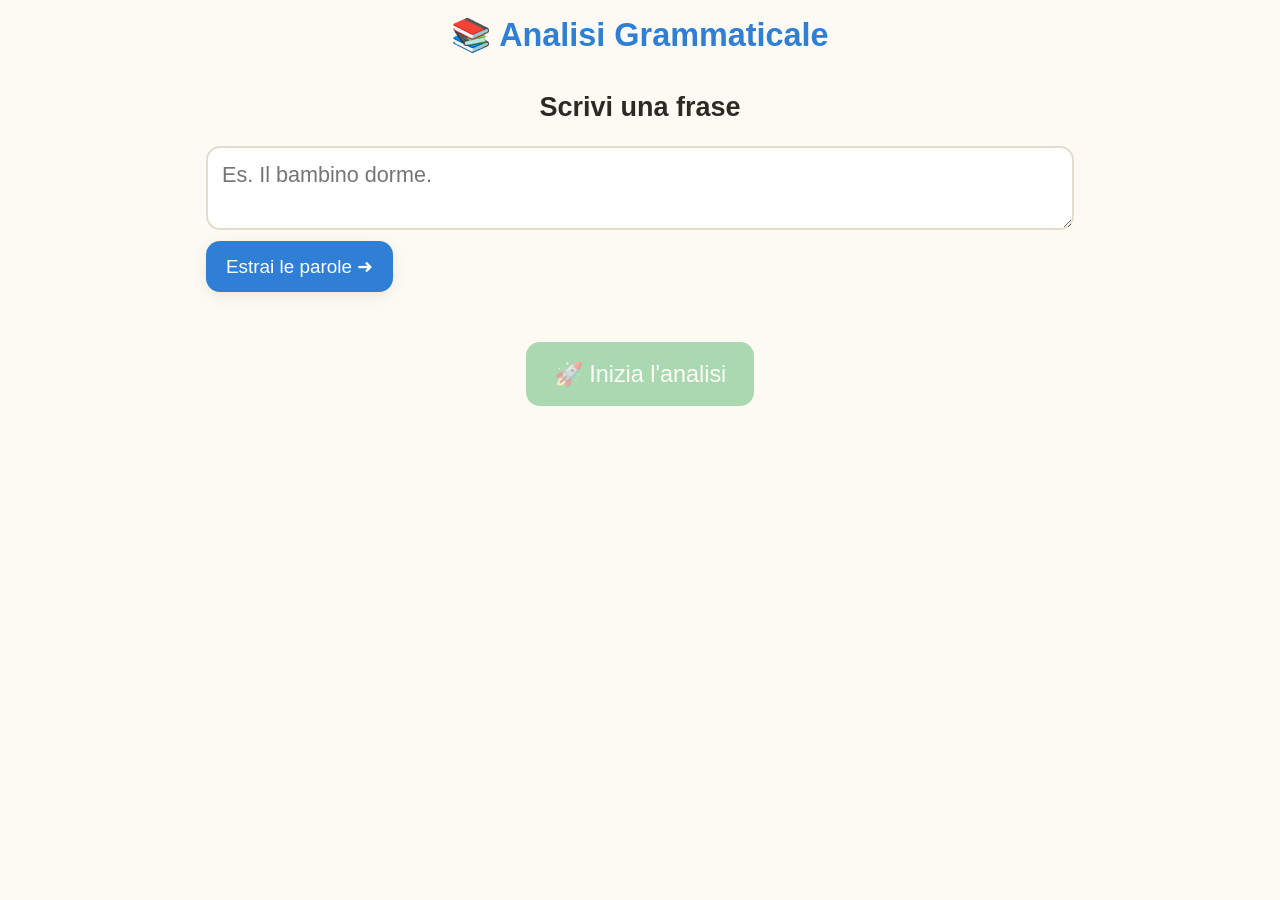
==== index.html @ 17bd51bd "Aggiunge app web per l'analisi grammaticale guidata Wizard a bottoni per bambini della scuola primar" ====
<!DOCTYPE html>
<html lang="it">
<head>
<meta charset="UTF-8">
<meta name="viewport" content="width=device-width, initial-scale=1.0, maximum-scale=1, user-scalable=no">
<title>Analisi Grammaticale</title>
<link rel="icon" href="data:image/svg+xml,%3Csvg xmlns='http://www.w3.org/2000/svg' viewBox='0 0 100 100'%3E%3Ctext y='.9em' font-size='90'%3E%F0%9F%93%9A%3C/text%3E%3C/svg%3E">
<link rel="stylesheet" href="css/style.css">
</head>
<body>

<header class="app-header">
  <h1>📚 Analisi Grammaticale</h1>
</header>

<main id="app">

  <!-- SCHERMATA 1: inserimento frasi -->
  <section id="screen-input" class="screen">
    <h2>Scrivi una frase</h2>
    <textarea id="sentence-input" rows="2" placeholder="Es. Il bambino dorme."></textarea>
    <button id="btn-extract" class="btn btn-primary">Estrai le parole ➜</button>

    <div id="word-preview" class="word-preview hidden">
      <p class="hint">Controlla le parole. Puoi modificarle o cancellarle prima di confermare.</p>
      <div id="word-chips" class="word-chips"></div>
      <div class="preview-actions">
        <button id="btn-add-word" class="btn btn-secondary">➕ Aggiungi parola</button>
        <button id="btn-confirm-sentence" class="btn btn-primary">✔ Conferma frase</button>
        <button id="btn-cancel-sentence" class="btn btn-ghost">✖ Annulla</button>
      </div>
    </div>

    <div id="sentence-list" class="sentence-list"></div>

    <div class="input-footer">
      <button id="btn-start-analysis" class="btn btn-success btn-large" disabled>🚀 Inizia l'analisi</button>
    </div>
  </section>

  <!-- SCHERMATA 2: wizard di analisi -->
  <section id="screen-wizard" class="screen hidden">
    <div class="wizard-progress">
      <div id="sentence-context" class="sentence-context"></div>
      <div id="word-chips-nav" class="word-chips-nav"></div>
    </div>

    <div id="wizard-card" class="wizard-card">
      <div id="breadcrumb" class="breadcrumb"></div>
      <h2 id="wizard-question" class="wizard-question"></h2>

      <div id="wizard-options" class="wizard-options"></div>

      <div id="wizard-text-input" class="wizard-text-input hidden">
        <input type="text" id="text-answer" autocomplete="off">
        <button id="btn-text-continue" class="btn btn-primary">Continua ➜</button>
      </div>

      <div id="wizard-done" class="wizard-done hidden">
        <p class="done-label">✅ Hai analizzato:</p>
        <p id="done-summary" class="done-summary"></p>
        <button id="btn-next-word" class="btn btn-success btn-large"></button>
      </div>
    </div>

    <div class="wizard-nav">
      <button id="btn-back" class="btn btn-ghost">◀ Indietro</button>
    </div>
  </section>

  <!-- SCHERMATA 3: riepilogo e output -->
  <section id="screen-summary" class="screen hidden">
    <h2>Riepilogo dell'analisi</h2>
    <div id="summary-content" class="summary-content"></div>
    <div class="summary-actions">
      <button id="btn-add-more" class="btn btn-secondary">➕ Aggiungi un'altra frase</button>
      <button id="btn-generate-pdf" class="btn btn-primary btn-large">📄 Genera PDF</button>
      <button id="btn-restart" class="btn btn-ghost">🗑 Ricomincia da capo</button>
    </div>
  </section>

</main>

<script src="js/vendor/jspdf.umd.min.js"></script>
<script src="js/grammarTree.js"></script>
<script src="js/app.js"></script>
</body>
</html>
---- css/style.css ----
:root {
  --bg: #fdfaf3;
  --text: #2d2a26;
  --card-bg: #ffffff;
  --muted: #746f68;
  --border: #e4ddce;
  --shadow: 0 4px 14px rgba(0,0,0,0.08);

  --blue: #2f7fd6;
  --green: #2fa84f;
  --orange: #e8792d;
  --purple: #8b4fd6;
  --red: #d63c3c;
  --teal: #1fa1a1;
  --amber: #b8860b;
  --pink: #d63c8f;
  --gray: #6b6b6b;

  --success: #2fa84f;
}

* { box-sizing: border-box; }

html, body {
  margin: 0;
  padding: 0;
  background: var(--bg);
  color: var(--text);
  font-family: "Comic Sans MS", "Comic Sans", "Baloo 2", "Verdana", sans-serif;
  font-size: 18px;
  -webkit-tap-highlight-color: transparent;
}

.app-header {
  text-align: center;
  padding: 16px 8px 8px;
}
.app-header h1 {
  margin: 0;
  font-size: 1.8rem;
  color: var(--blue);
}

#app {
  max-width: 900px;
  margin: 0 auto;
  padding: 8px 16px 60px;
}

.screen.hidden { display: none; }

h2 { text-align: center; }

textarea#sentence-input {
  width: 100%;
  font-size: 1.2rem;
  padding: 14px;
  border-radius: 14px;
  border: 2px solid var(--border);
  font-family: inherit;
  resize: vertical;
}

.btn {
  font-family: inherit;
  font-size: 1.05rem;
  border: none;
  border-radius: 14px;
  padding: 14px 20px;
  cursor: pointer;
  margin: 6px 6px 6px 0;
  box-shadow: var(--shadow);
  min-height: 48px;
  touch-action: manipulation;
  transition: transform 0.08s ease;
}
.btn:active { transform: scale(0.96); }
.btn:disabled { opacity: 0.4; cursor: not-allowed; box-shadow: none; }

.btn-primary { background: var(--blue); color: white; }
.btn-secondary { background: #fff3d6; color: var(--text); border: 2px solid #f0d99a; }
.btn-success { background: var(--success); color: white; }
.btn-ghost { background: transparent; color: var(--muted); box-shadow: none; border: 2px solid var(--border); }
.btn-large { font-size: 1.3rem; padding: 18px 28px; display: block; margin: 20px auto; }
.btn-small { font-size: 0.85rem; padding: 6px 10px; min-height: auto; }

.word-preview {
  background: var(--card-bg);
  border: 2px dashed var(--border);
  border-radius: 16px;
  padding: 16px;
  margin-top: 14px;
}
.word-preview.hidden { display: none; }
.hint { color: var(--muted); margin-top: 0; }

.word-chips { display: flex; flex-wrap: wrap; gap: 10px; }
.word-chip {
  display: inline-flex;
  align-items: center;
  background: #eef4fb;
  border-radius: 10px;
  padding: 6px 8px;
  gap: 6px;
}
.word-chip-input {
  font-family: inherit;
  font-size: 1.1rem;
  border: none;
  background: transparent;
  min-width: 2ch;
  text-align: center;
}
.word-chip-input:focus { outline: 2px solid var(--blue); border-radius: 6px; }
.word-chip-del {
  border: none;
  background: transparent;
  color: var(--red);
  cursor: pointer;
  font-size: 0.9rem;
}
.preview-actions { margin-top: 14px; }

.sentence-list { margin-top: 20px; display: flex; flex-direction: column; gap: 10px; }
.sentence-card {
  background: var(--card-bg);
  border: 2px solid var(--border);
  border-radius: 14px;
  padding: 12px 16px;
  display: flex;
  justify-content: space-between;
  align-items: center;
  gap: 12px;
}
.muted { color: var(--muted); font-size: 0.9rem; }

.input-footer { text-align: center; margin-top: 24px; }

/* ---- wizard ---- */

.wizard-progress { text-align: center; margin-bottom: 6px; }
.sentence-context { color: var(--muted); font-size: 0.95rem; margin-bottom: 8px; }

.word-chips-nav {
  display: flex;
  flex-wrap: wrap;
  gap: 6px;
  justify-content: center;
  margin-bottom: 14px;
}
.nav-word-chip {
  border: 2px solid var(--border);
  background: white;
  border-radius: 10px;
  padding: 6px 10px;
  font-family: inherit;
  font-size: 0.95rem;
  cursor: pointer;
}
.nav-word-chip.active { border-color: var(--blue); background: #eaf2fc; font-weight: bold; }
.nav-word-chip.done { color: var(--success); }

.wizard-card {
  background: var(--card-bg);
  border-radius: 20px;
  box-shadow: var(--shadow);
  padding: 20px;
  min-height: 260px;
}

.breadcrumb {
  display: flex;
  flex-wrap: wrap;
  gap: 6px;
  align-items: center;
  margin-bottom: 10px;
  min-height: 1.4em;
}
.crumb {
  background: #f1ecdd;
  border-radius: 8px;
  padding: 3px 8px;
  font-size: 0.85rem;
}
.crumb-arrow { color: var(--muted); }

.wizard-question {
  text-align: center;
  font-size: 1.3rem;
  margin: 10px 0 20px;
}

.wizard-options {
  display: grid;
  grid-template-columns: repeat(auto-fit, minmax(200px, 1fr));
  gap: 12px;
}
.wizard-options.hidden { display: none; }

.btn-option {
  background: #f4f1e8;
  border: 2px solid var(--border);
  color: var(--text);
  display: flex;
  flex-direction: column;
  align-items: center;
  gap: 4px;
  padding: 16px 12px;
  text-align: center;
}
.option-label { font-weight: bold; font-size: 1.1rem; }
.option-sub { color: var(--muted); font-size: 0.85rem; }

.btn-option.cat-articolo { background: #e3f0fd; border-color: var(--blue); }
.btn-option.cat-nome { background: #e6f7ea; border-color: var(--green); }
.btn-option.cat-aggettivo { background: #fdecdc; border-color: var(--orange); }
.btn-option.cat-pronome { background: #f2e6fb; border-color: var(--purple); }
.btn-option.cat-verbo { background: #fbe3e3; border-color: var(--red); }
.btn-option.cat-preposizione { background: #e0f5f5; border-color: var(--teal); }
.btn-option.cat-congiunzione { background: #f7ecd2; border-color: var(--amber); }
.btn-option.cat-avverbio { background: #fbe3f0; border-color: var(--pink); }
.btn-option.cat-esclamazione { background: #ececec; border-color: var(--gray); }

.wizard-text-input { display: flex; gap: 10px; justify-content: center; margin-top: 10px; }
.wizard-text-input.hidden { display: none; }
#text-answer {
  font-family: inherit;
  font-size: 1.2rem;
  padding: 12px;
  border-radius: 12px;
  border: 2px solid var(--border);
  flex: 1;
  max-width: 320px;
}

.wizard-done { text-align: center; }
.wizard-done.hidden { display: none; }
.done-label { font-size: 1.1rem; color: var(--success); margin-bottom: 4px; }
.done-summary { font-size: 1.3rem; font-weight: bold; margin-bottom: 14px; }

.wizard-nav { text-align: center; margin-top: 14px; }

/* ---- riepilogo ---- */

.summary-sentence {
  background: var(--card-bg);
  border: 2px solid var(--border);
  border-radius: 16px;
  padding: 16px 20px;
  margin-bottom: 16px;
}
.summary-sentence h3 { margin-top: 0; }
.summary-sentence ul { list-style: none; padding: 0; }
.summary-sentence li {
  display: flex;
  justify-content: space-between;
  align-items: center;
  padding: 8px 0;
  border-bottom: 1px solid var(--border);
}
.summary-sentence li:last-child { border-bottom: none; }

.summary-actions { text-align: center; margin-top: 20px; }

@media (max-width: 480px) {
  body { font-size: 16px; }
  .wizard-options { grid-template-columns: 1fr 1fr; }
}
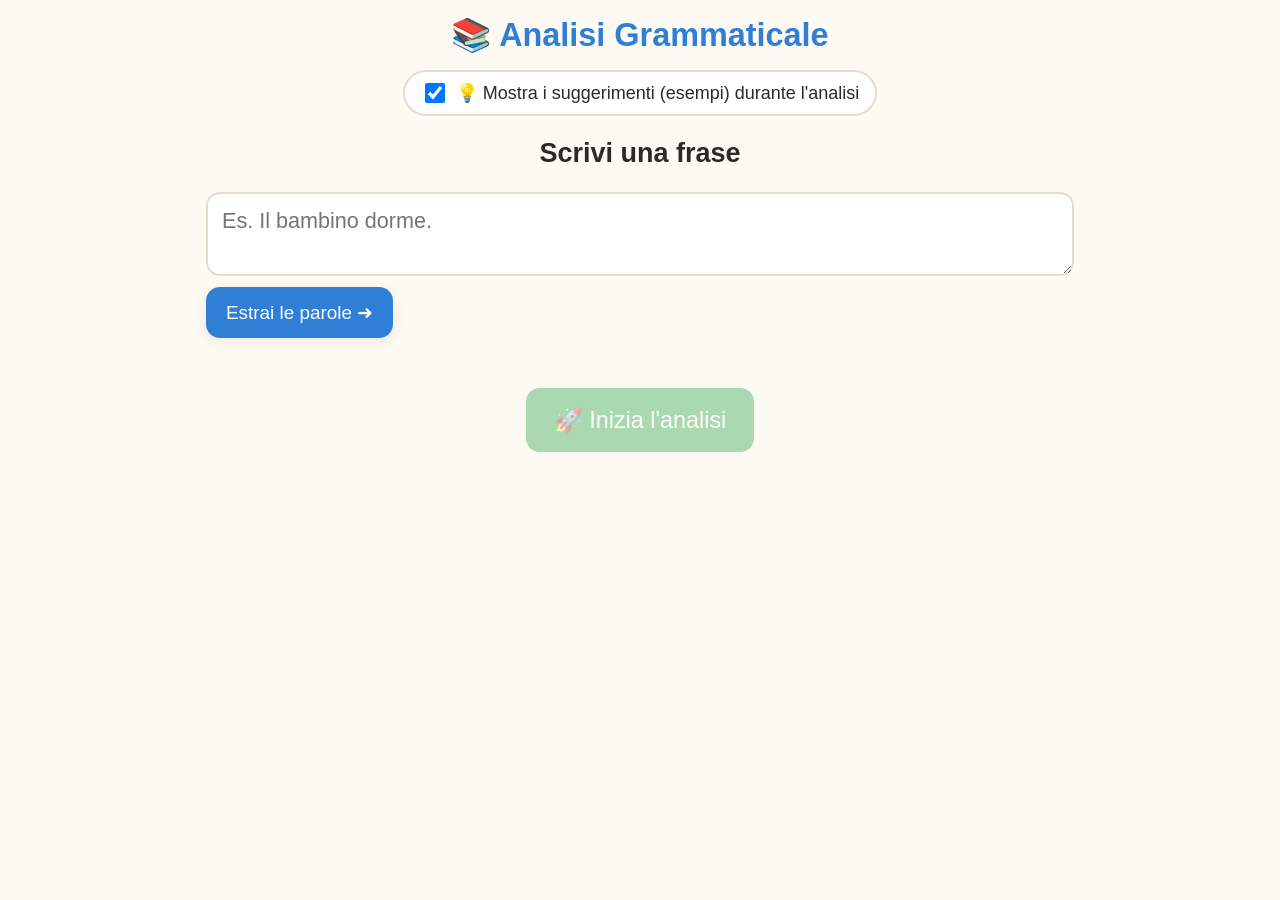
==== commit b9834d79: "Aggiunge parola in grande, pulsante salta e toggle suggerimenti - La parola in analisi è ora mostrat" ====
--- a/index.html
+++ b/index.html
@@ -17,6 +17,13 @@
 
   <!-- SCHERMATA 1: inserimento frasi -->
   <section id="screen-input" class="screen">
+    <div class="settings-bar">
+      <label class="switch-label">
+        <input type="checkbox" id="toggle-hints" checked>
+        💡 Mostra i suggerimenti (esempi) durante l'analisi
+      </label>
+    </div>
+
     <h2>Scrivi una frase</h2>
     <textarea id="sentence-input" rows="2" placeholder="Es. Il bambino dorme."></textarea>
     <button id="btn-extract" class="btn btn-primary">Estrai le parole ➜</button>
@@ -46,6 +53,7 @@
     </div>
 
     <div id="wizard-card" class="wizard-card">
+      <div id="current-word-big" class="current-word-big"></div>
       <div id="breadcrumb" class="breadcrumb"></div>
       <h2 id="wizard-question" class="wizard-question"></h2>
 
@@ -65,6 +73,7 @@
 
     <div class="wizard-nav">
       <button id="btn-back" class="btn btn-ghost">◀ Indietro</button>
+      <button id="btn-skip" class="btn btn-skip">⏭ Non lo so, salta</button>
     </div>
   </section>
 
--- a/css/style.css
+++ b/css/style.css
@@ -50,6 +50,23 @@
 .screen.hidden { display: none; }
 
 h2 { text-align: center; }
+
+.settings-bar {
+  text-align: center;
+  margin-bottom: 14px;
+}
+.switch-label {
+  display: inline-flex;
+  align-items: center;
+  gap: 8px;
+  font-size: 1rem;
+  background: var(--card-bg);
+  border: 2px solid var(--border);
+  border-radius: 999px;
+  padding: 8px 16px;
+  cursor: pointer;
+}
+.switch-label input { width: 20px; height: 20px; cursor: pointer; }
 
 textarea#sentence-input {
   width: 100%;
@@ -81,6 +98,7 @@
 .btn-secondary { background: #fff3d6; color: var(--text); border: 2px solid #f0d99a; }
 .btn-success { background: var(--success); color: white; }
 .btn-ghost { background: transparent; color: var(--muted); box-shadow: none; border: 2px solid var(--border); }
+.btn-skip { background: #fff3d6; color: var(--text); border: 2px solid #f0d99a; }
 .btn-large { font-size: 1.3rem; padding: 18px 28px; display: block; margin: 20px auto; }
 .btn-small { font-size: 0.85rem; padding: 6px 10px; min-height: auto; }
 
@@ -159,6 +177,7 @@
 }
 .nav-word-chip.active { border-color: var(--blue); background: #eaf2fc; font-weight: bold; }
 .nav-word-chip.done { color: var(--success); }
+.nav-word-chip.incomplete { color: var(--orange); }
 
 .wizard-card {
   background: var(--card-bg);
@@ -168,6 +187,24 @@
   min-height: 260px;
 }
 
+.current-word-big {
+  text-align: center;
+  font-size: 2.6rem;
+  font-weight: 800;
+  padding: 8px 16px;
+  border-radius: 16px;
+  margin-bottom: 6px;
+}
+.current-word-big.cat-articolo { background: #e3f0fd; }
+.current-word-big.cat-nome { background: #e6f7ea; }
+.current-word-big.cat-aggettivo { background: #fdecdc; }
+.current-word-big.cat-pronome { background: #f2e6fb; }
+.current-word-big.cat-verbo { background: #fbe3e3; }
+.current-word-big.cat-preposizione { background: #e0f5f5; }
+.current-word-big.cat-congiunzione { background: #f7ecd2; }
+.current-word-big.cat-avverbio { background: #fbe3f0; }
+.current-word-big.cat-esclamazione { background: #ececec; }
+
 .breadcrumb {
   display: flex;
   flex-wrap: wrap;
@@ -175,6 +212,7 @@
   align-items: center;
   margin-bottom: 10px;
   min-height: 1.4em;
+  justify-content: center;
 }
 .crumb {
   background: #f1ecdd;
@@ -182,6 +220,7 @@
   padding: 3px 8px;
   font-size: 0.85rem;
 }
+.crumb-skipped { background: #fde4c8; font-style: italic; color: var(--muted); }
 .crumb-arrow { color: var(--muted); }
 
 .wizard-question {
@@ -259,6 +298,7 @@
   border-bottom: 1px solid var(--border);
 }
 .summary-sentence li:last-child { border-bottom: none; }
+.summary-sentence li.incomplete-row { color: var(--orange); }
 
 .summary-actions { text-align: center; margin-top: 20px; }
 
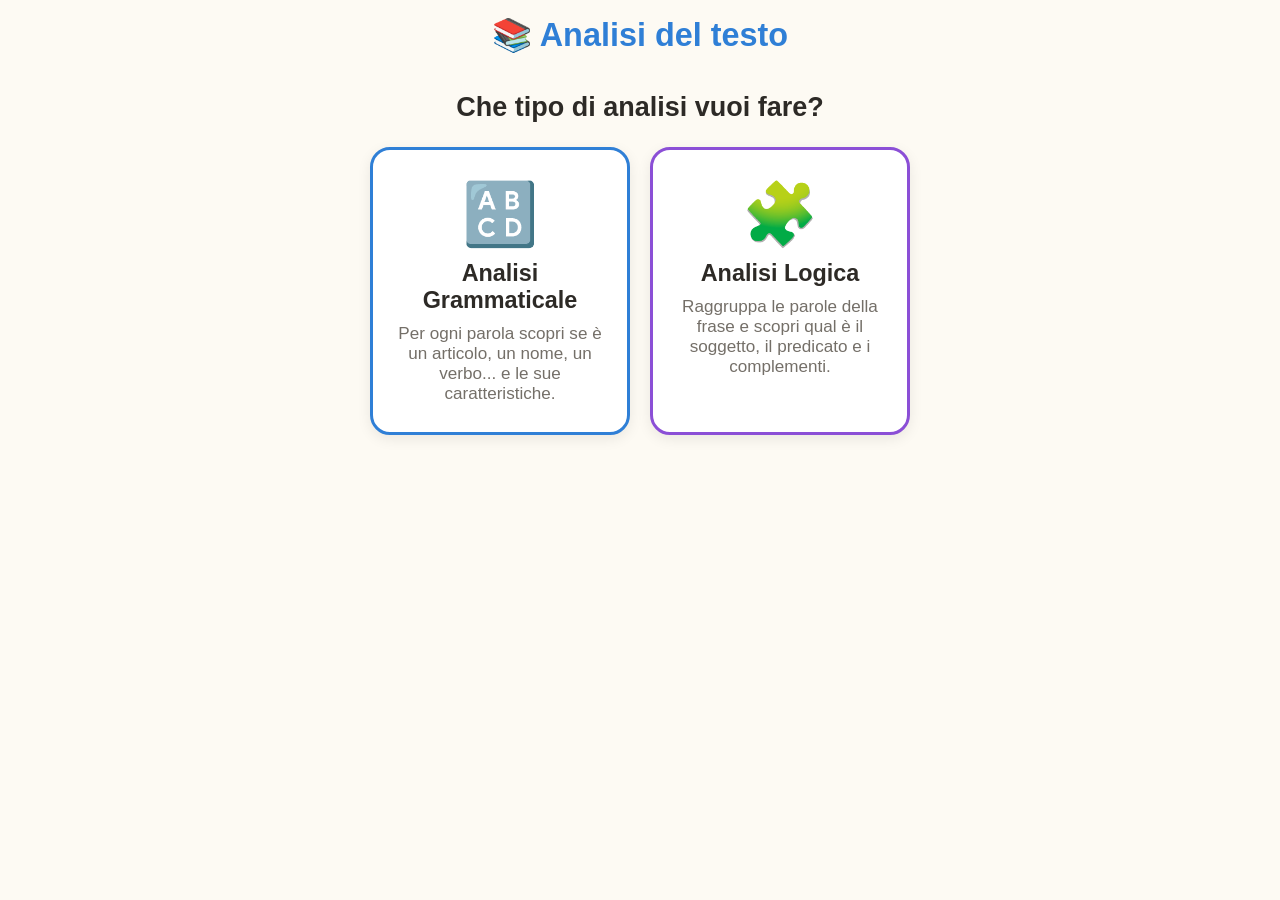
==== commit 1b7dcf34: "Aggiunge Analisi Logica, pagina iniziale di scelta ed export via email - Nuova index.html come landi" ====
--- a/index.html
+++ b/index.html
@@ -3,95 +3,33 @@
 <head>
 <meta charset="UTF-8">
 <meta name="viewport" content="width=device-width, initial-scale=1.0, maximum-scale=1, user-scalable=no">
-<title>Analisi Grammaticale</title>
+<title>Analisi del testo</title>
 <link rel="icon" href="data:image/svg+xml,%3Csvg xmlns='http://www.w3.org/2000/svg' viewBox='0 0 100 100'%3E%3Ctext y='.9em' font-size='90'%3E%F0%9F%93%9A%3C/text%3E%3C/svg%3E">
 <link rel="stylesheet" href="css/style.css">
 </head>
 <body>
 
 <header class="app-header">
-  <h1>📚 Analisi Grammaticale</h1>
+  <h1>📚 Analisi del testo</h1>
 </header>
 
 <main id="app">
-
-  <!-- SCHERMATA 1: inserimento frasi -->
-  <section id="screen-input" class="screen">
-    <div class="settings-bar">
-      <label class="switch-label">
-        <input type="checkbox" id="toggle-hints" checked>
-        💡 Mostra i suggerimenti (esempi) durante l'analisi
-      </label>
-    </div>
-
-    <h2>Scrivi una frase</h2>
-    <textarea id="sentence-input" rows="2" placeholder="Es. Il bambino dorme."></textarea>
-    <button id="btn-extract" class="btn btn-primary">Estrai le parole ➜</button>
-
-    <div id="word-preview" class="word-preview hidden">
-      <p class="hint">Controlla le parole. Puoi modificarle o cancellarle prima di confermare.</p>
-      <div id="word-chips" class="word-chips"></div>
-      <div class="preview-actions">
-        <button id="btn-add-word" class="btn btn-secondary">➕ Aggiungi parola</button>
-        <button id="btn-confirm-sentence" class="btn btn-primary">✔ Conferma frase</button>
-        <button id="btn-cancel-sentence" class="btn btn-ghost">✖ Annulla</button>
-      </div>
-    </div>
-
-    <div id="sentence-list" class="sentence-list"></div>
-
-    <div class="input-footer">
-      <button id="btn-start-analysis" class="btn btn-success btn-large" disabled>🚀 Inizia l'analisi</button>
+  <section class="screen">
+    <h2>Che tipo di analisi vuoi fare?</h2>
+    <div class="home-cards">
+      <a href="grammaticale.html" class="home-card home-card-grammaticale">
+        <span class="home-card-icon">🔠</span>
+        <span class="home-card-title">Analisi Grammaticale</span>
+        <span class="home-card-desc">Per ogni parola scopri se è un articolo, un nome, un verbo... e le sue caratteristiche.</span>
+      </a>
+      <a href="logica.html" class="home-card home-card-logica">
+        <span class="home-card-icon">🧩</span>
+        <span class="home-card-title">Analisi Logica</span>
+        <span class="home-card-desc">Raggruppa le parole della frase e scopri qual è il soggetto, il predicato e i complementi.</span>
+      </a>
     </div>
   </section>
-
-  <!-- SCHERMATA 2: wizard di analisi -->
-  <section id="screen-wizard" class="screen hidden">
-    <div class="wizard-progress">
-      <div id="sentence-context" class="sentence-context"></div>
-      <div id="word-chips-nav" class="word-chips-nav"></div>
-    </div>
-
-    <div id="wizard-card" class="wizard-card">
-      <div id="current-word-big" class="current-word-big"></div>
-      <div id="breadcrumb" class="breadcrumb"></div>
-      <h2 id="wizard-question" class="wizard-question"></h2>
-
-      <div id="wizard-options" class="wizard-options"></div>
-
-      <div id="wizard-text-input" class="wizard-text-input hidden">
-        <input type="text" id="text-answer" autocomplete="off">
-        <button id="btn-text-continue" class="btn btn-primary">Continua ➜</button>
-      </div>
-
-      <div id="wizard-done" class="wizard-done hidden">
-        <p class="done-label">✅ Hai analizzato:</p>
-        <p id="done-summary" class="done-summary"></p>
-        <button id="btn-next-word" class="btn btn-success btn-large"></button>
-      </div>
-    </div>
-
-    <div class="wizard-nav">
-      <button id="btn-back" class="btn btn-ghost">◀ Indietro</button>
-      <button id="btn-skip" class="btn btn-skip">⏭ Non lo so, salta</button>
-    </div>
-  </section>
-
-  <!-- SCHERMATA 3: riepilogo e output -->
-  <section id="screen-summary" class="screen hidden">
-    <h2>Riepilogo dell'analisi</h2>
-    <div id="summary-content" class="summary-content"></div>
-    <div class="summary-actions">
-      <button id="btn-add-more" class="btn btn-secondary">➕ Aggiungi un'altra frase</button>
-      <button id="btn-generate-pdf" class="btn btn-primary btn-large">📄 Genera PDF</button>
-      <button id="btn-restart" class="btn btn-ghost">🗑 Ricomincia da capo</button>
-    </div>
-  </section>
-
 </main>
 
-<script src="js/vendor/jspdf.umd.min.js"></script>
-<script src="js/grammarTree.js"></script>
-<script src="js/app.js"></script>
 </body>
 </html>
--- a/css/style.css
+++ b/css/style.css
@@ -21,6 +21,8 @@
 
 * { box-sizing: border-box; }
 
+.hidden { display: none !important; }
+
 html, body {
   margin: 0;
   padding: 0;
@@ -34,12 +36,55 @@
 .app-header {
   text-align: center;
   padding: 16px 8px 8px;
+  position: relative;
 }
 .app-header h1 {
   margin: 0;
   font-size: 1.8rem;
   color: var(--blue);
 }
+.home-link {
+  position: absolute;
+  left: 16px;
+  top: 16px;
+  text-decoration: none;
+  color: var(--text);
+  background: var(--card-bg);
+  border: 2px solid var(--border);
+  border-radius: 999px;
+  padding: 8px 14px;
+  font-size: 0.95rem;
+}
+
+.home-cards {
+  display: flex;
+  flex-wrap: wrap;
+  gap: 20px;
+  justify-content: center;
+  margin-top: 24px;
+}
+.home-card {
+  text-decoration: none;
+  color: var(--text);
+  background: var(--card-bg);
+  border: 3px solid var(--border);
+  border-radius: 20px;
+  padding: 28px 24px;
+  width: 260px;
+  display: flex;
+  flex-direction: column;
+  align-items: center;
+  text-align: center;
+  gap: 10px;
+  box-shadow: var(--shadow);
+  transition: transform 0.12s ease;
+}
+.home-card:active { transform: scale(0.97); }
+.home-card-icon { font-size: 3.4rem; }
+.home-card-title { font-size: 1.3rem; font-weight: 800; }
+.home-card-desc { color: var(--muted); font-size: 0.95rem; }
+.home-card-grammaticale { border-color: var(--blue); }
+.home-card-logica { border-color: var(--purple); }
 
 #app {
   max-width: 900px;
@@ -260,6 +305,21 @@
 .btn-option.cat-avverbio { background: #fbe3f0; border-color: var(--pink); }
 .btn-option.cat-esclamazione { background: #ececec; border-color: var(--gray); }
 
+/* categorie analisi logica */
+.btn-option.cat-soggetto { background: #e3f0fd; border-color: var(--blue); }
+.btn-option.cat-predicato { background: #fbe3e3; border-color: var(--red); }
+.btn-option.cat-oggetto { background: #fdecdc; border-color: var(--orange); }
+.btn-option.cat-attributo { background: #f2e6fb; border-color: var(--purple); }
+.btn-option.cat-apposizione { background: #fbe3f0; border-color: var(--pink); }
+.btn-option.cat-indiretto { background: #e0f5f5; border-color: var(--teal); }
+
+.current-word-big.cat-soggetto { background: #e3f0fd; }
+.current-word-big.cat-predicato { background: #fbe3e3; }
+.current-word-big.cat-oggetto { background: #fdecdc; }
+.current-word-big.cat-attributo { background: #f2e6fb; }
+.current-word-big.cat-apposizione { background: #fbe3f0; }
+.current-word-big.cat-indiretto { background: #e0f5f5; }
+
 .wizard-text-input { display: flex; gap: 10px; justify-content: center; margin-top: 10px; }
 .wizard-text-input.hidden { display: none; }
 #text-answer {
@@ -279,6 +339,53 @@
 
 .wizard-nav { text-align: center; margin-top: 14px; }
 
+/* ---- analisi logica: banca parole ---- */
+
+.word-bank {
+  display: flex;
+  flex-wrap: wrap;
+  gap: 10px;
+  justify-content: center;
+  margin-bottom: 18px;
+}
+.bank-word-chip {
+  font-family: inherit;
+  font-size: 1.3rem;
+  font-weight: 600;
+  padding: 12px 18px;
+  border-radius: 14px;
+  border: 3px solid var(--border);
+  background: #f4f1e8;
+  cursor: pointer;
+  touch-action: manipulation;
+}
+.bank-word-chip.selected {
+  border-style: dashed;
+  border-color: var(--blue);
+  background: #eaf2fc;
+}
+.bank-word-chip.selected::after { content: " ☑"; }
+.bank-word-chip.assigned { cursor: pointer; opacity: 0.85; border-style: solid; }
+.bank-word-chip.assigned::after { content: " ✓"; opacity: 0.6; }
+.bank-word-chip.assigned.cat-soggetto { background: #e3f0fd; border-color: var(--blue); }
+.bank-word-chip.assigned.cat-predicato { background: #fbe3e3; border-color: var(--red); }
+.bank-word-chip.assigned.cat-oggetto { background: #fdecdc; border-color: var(--orange); }
+.bank-word-chip.assigned.cat-attributo { background: #f2e6fb; border-color: var(--purple); }
+.bank-word-chip.assigned.cat-apposizione { background: #fbe3f0; border-color: var(--pink); }
+.bank-word-chip.assigned.cat-indiretto { background: #e0f5f5; border-color: var(--teal); }
+
+.current-group-preview {
+  text-align: center;
+  font-size: 1.6rem;
+  font-weight: 700;
+  min-height: 2.2em;
+  color: var(--muted);
+  margin-bottom: 10px;
+}
+
+.grouping-actions { text-align: center; }
+.grouping-footer { text-align: center; margin-top: 10px; }
+
 /* ---- riepilogo ---- */
 
 .summary-sentence {
